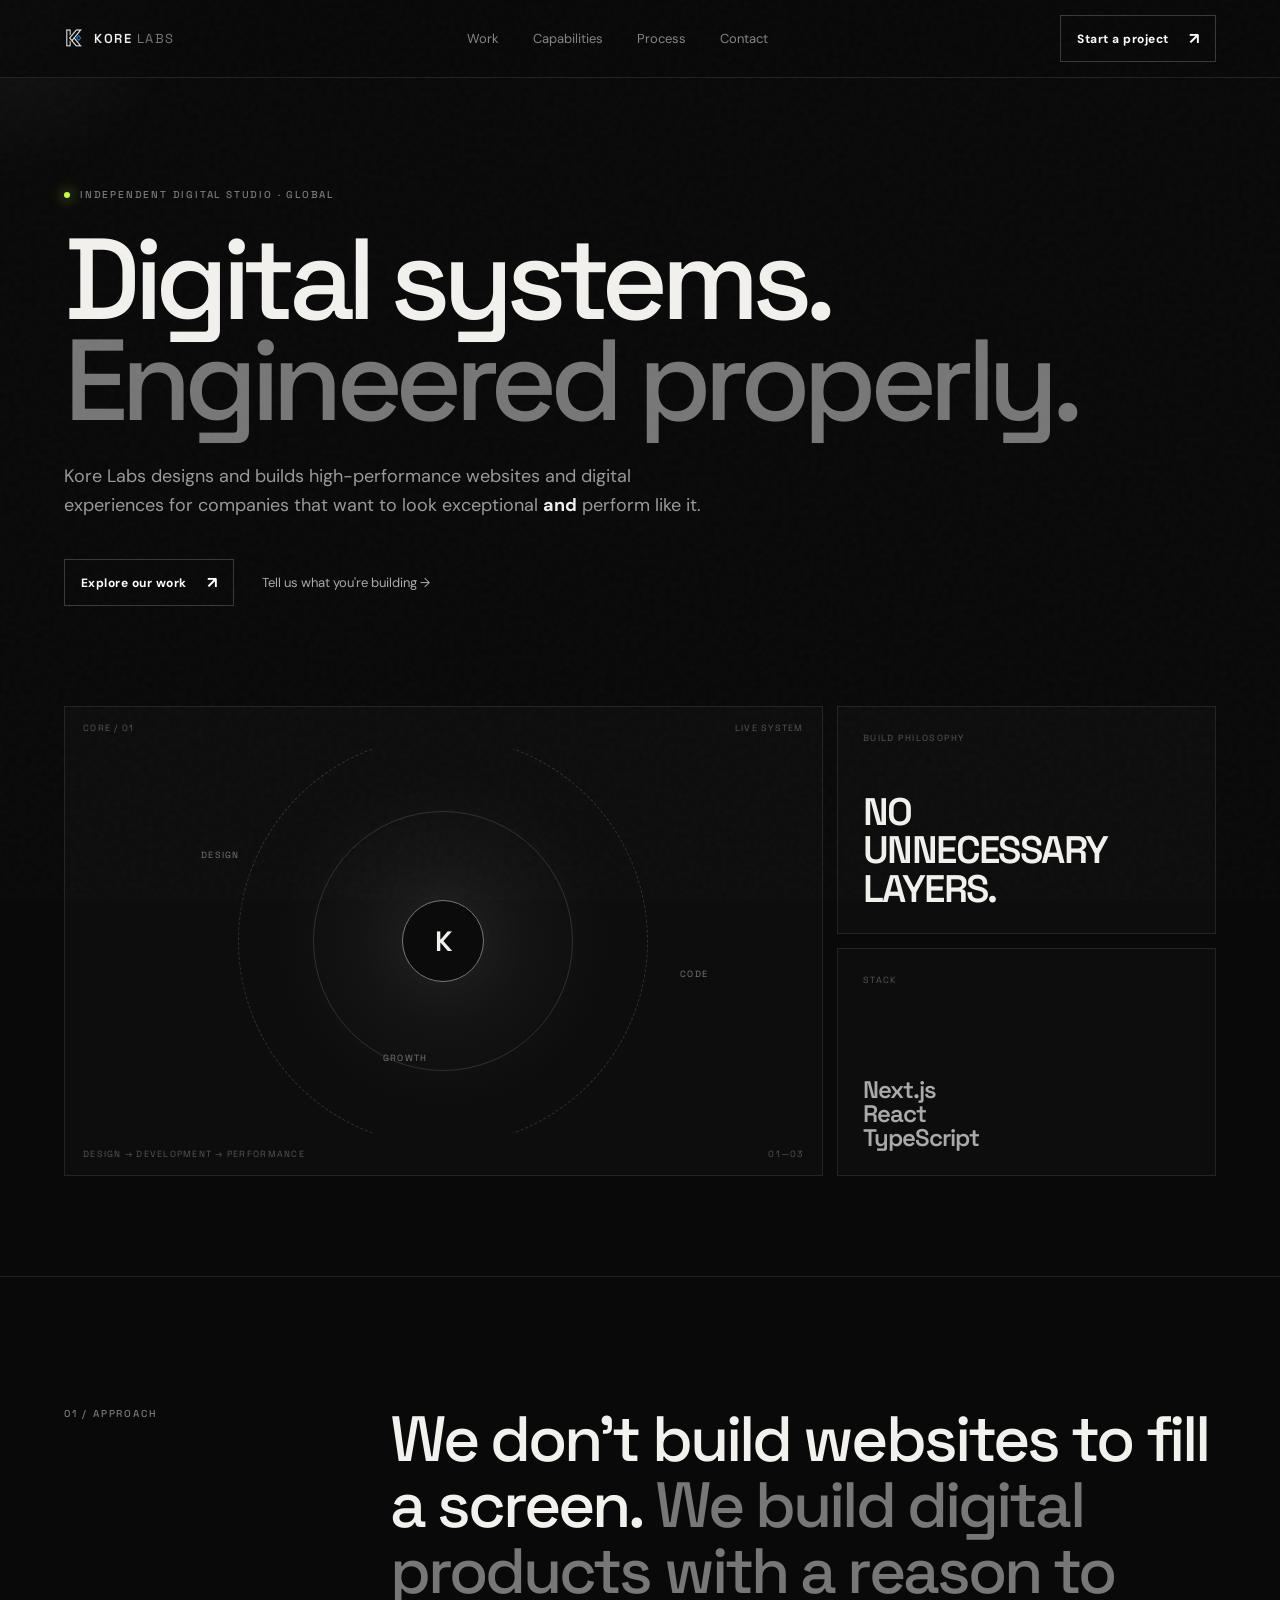
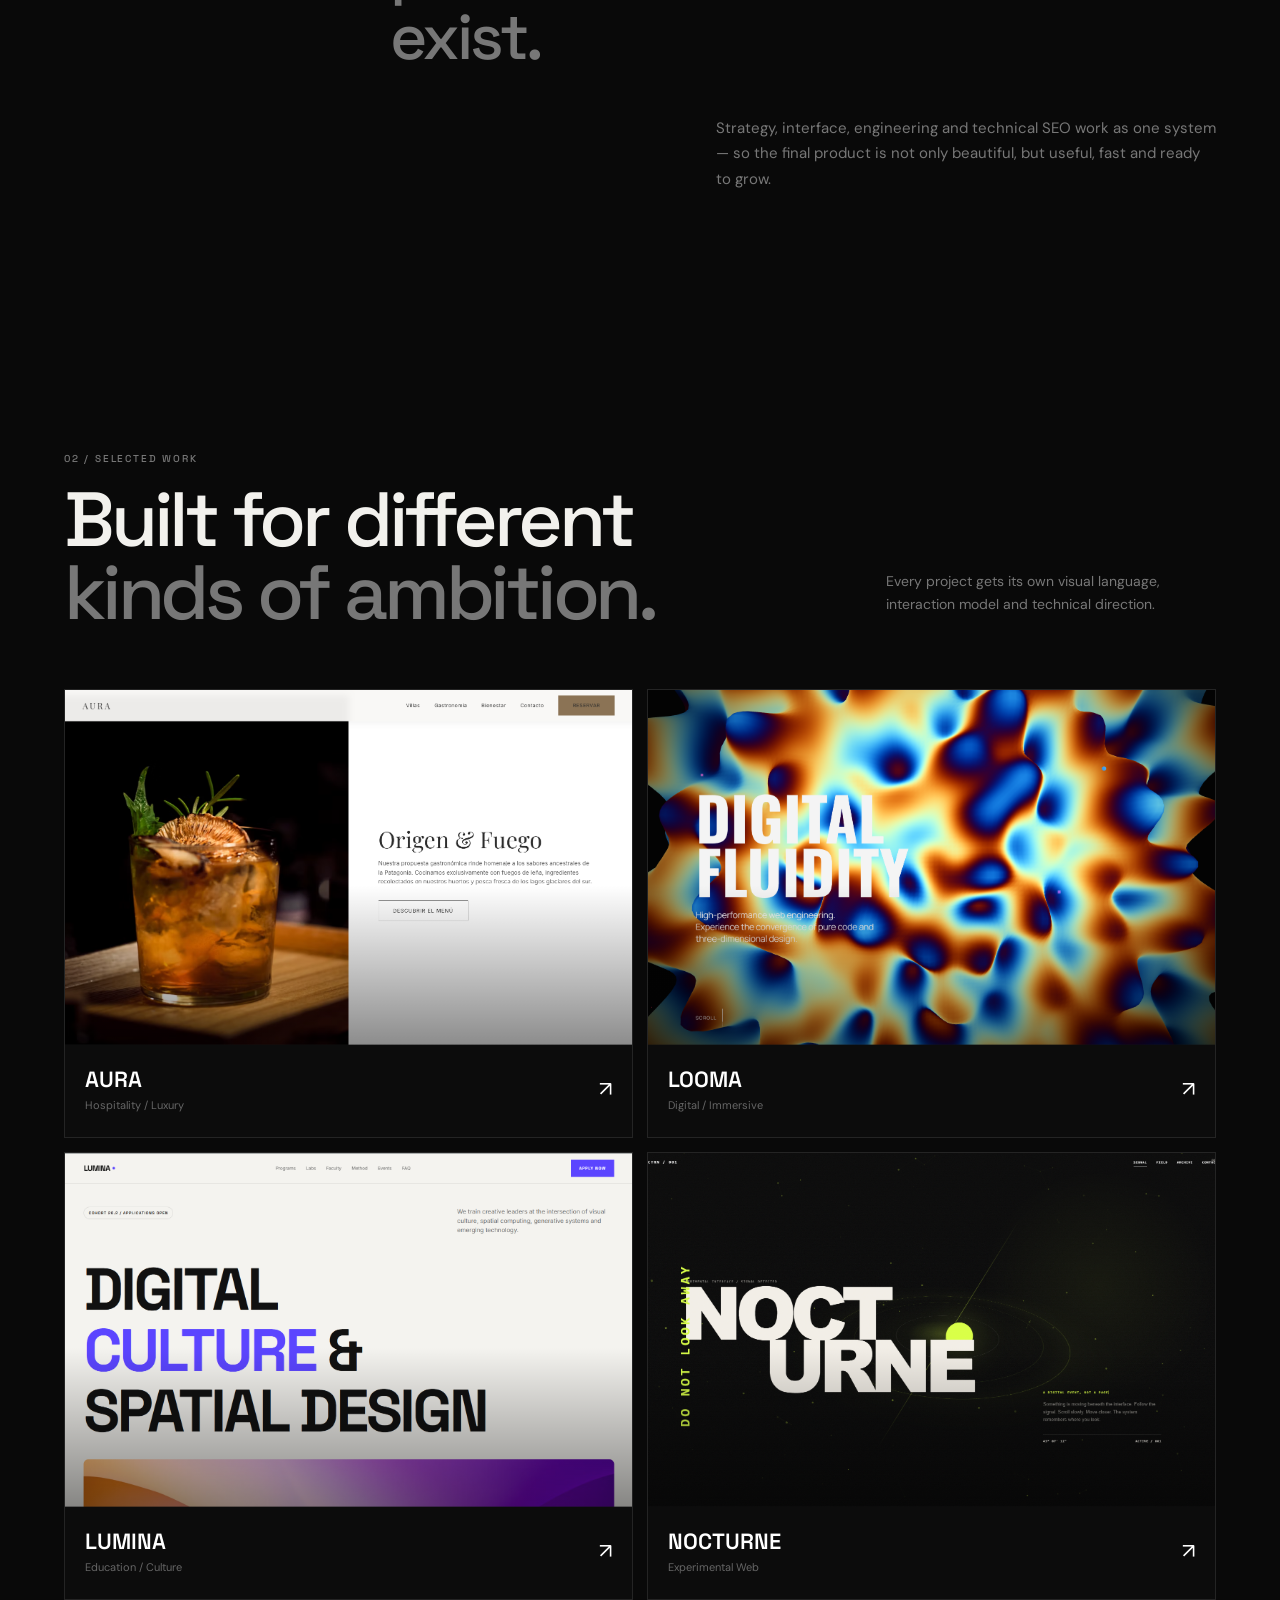
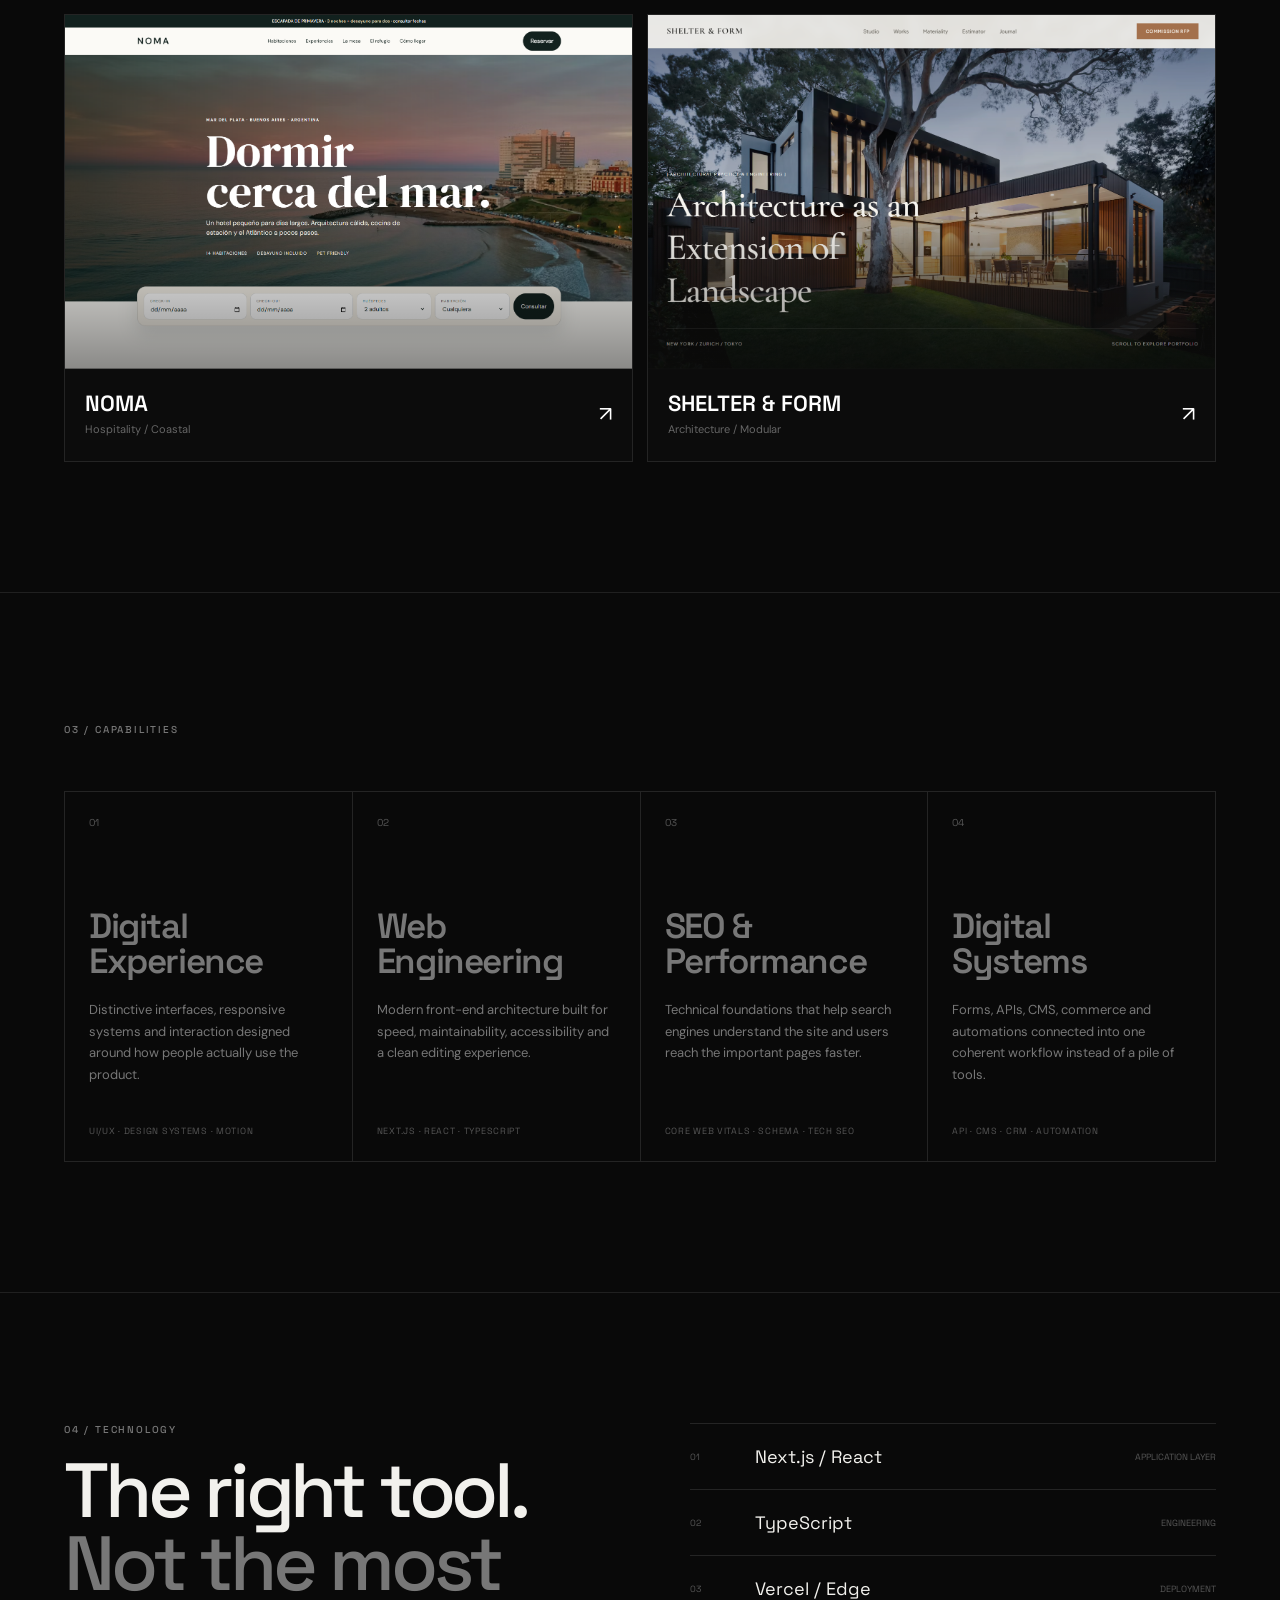
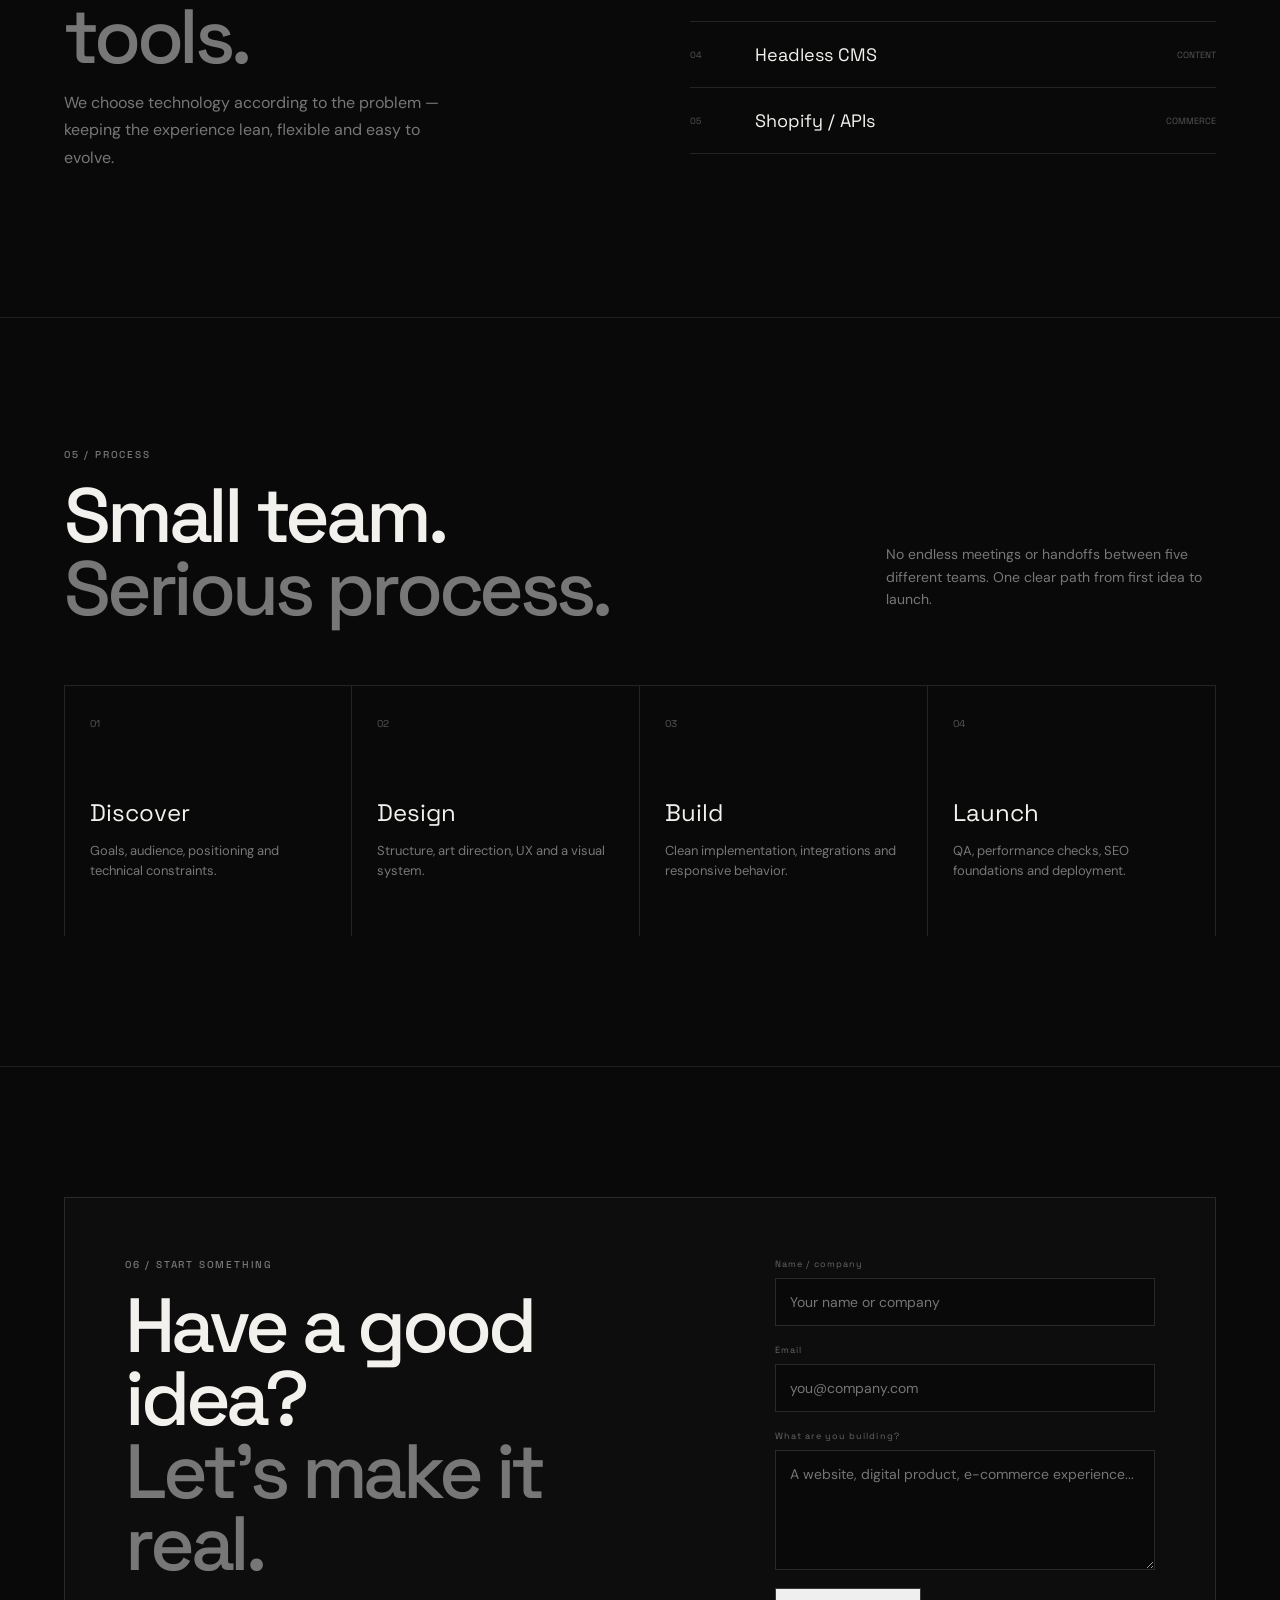
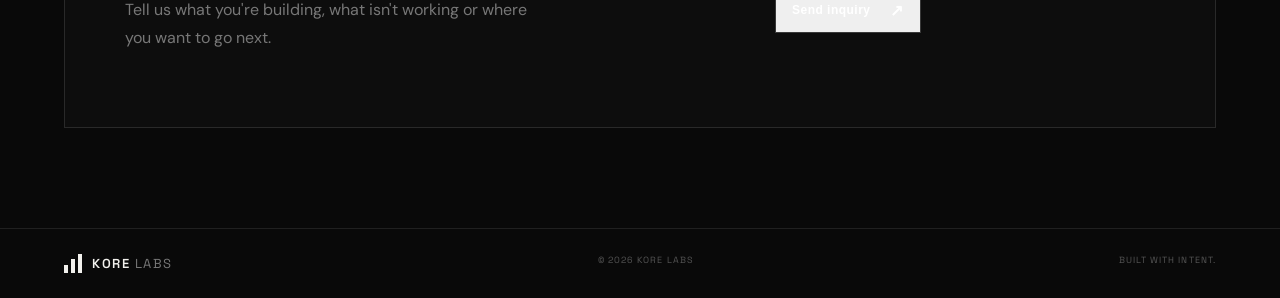
==== index.html @ d88e9985 "Add files via upload" ====
<!doctype html>
<html lang="en">
<head>
  <meta charset="UTF-8">
  <meta name="viewport" content="width=device-width, initial-scale=1.0">
  <meta name="description" content="Kore Labs builds high-performance websites, digital systems and conversion-focused experiences for ambitious companies.">
  <meta name="theme-color" content="#090909">
  <meta property="og:title" content="Kore Labs — Digital systems, engineered properly.">
  <meta property="og:description" content="High-performance websites, digital experiences and technical infrastructure built around your business.">
  <meta property="og:type" content="website">
  <title>Kore Labs — Digital systems, engineered properly.</title>
  <link rel="preconnect" href="https://fonts.googleapis.com">
  <link rel="preconnect" href="https://fonts.gstatic.com" crossorigin>
  <link href="https://fonts.googleapis.com/css2?family=DM+Sans:wght@400;500;600;700&family=Space+Grotesk:wght@400;500;600;700&display=swap" rel="stylesheet">
  <link rel="stylesheet" href="styles.css">
</head>
<body>
  <div class="noise"></div>
  <div class="cursor-glow" id="cursorGlow"></div>

  <header class="site-header">
    <a class="logo" href="#" aria-label="Kore Labs home">
      <span class="logo-mark"><img src="images/logo.png" alt="Kore Labs logo" style="width: 20px; height: auto;"></span>
      <span>KORE <b>LABS</b></span>
    </a>

    <nav class="desktop-nav" aria-label="Primary navigation">
      <a href="#work">Work</a>
      <a href="#capabilities">Capabilities</a>
      <a href="#process">Process</a>
      <a href="#contact">Contact</a>
    </nav>

    <a class="header-cta" href="#contact">Start a project <span>↗</span></a>
    <button class="menu-btn" id="menuBtn" aria-label="Open menu"><span></span><span></span></button>
  </header>

  <div class="mobile-menu" id="mobileMenu">
    <a href="#work">Work</a>
    <a href="#capabilities">Capabilities</a>
    <a href="#process">Process</a>
    <a href="#contact">Contact</a>
  </div>

  <main>
    <section class="hero">
      <div class="eyebrow"><span class="live-dot"></span> INDEPENDENT DIGITAL STUDIO · GLOBAL</div>
      <h1>Digital systems.<br><em>Engineered properly.</em></h1>
      <p class="hero-copy">Kore Labs designs and builds high-performance websites and digital experiences for companies that want to look exceptional <strong>and</strong> perform like it.</p>
      <div class="hero-actions">
        <a class="button button-primary" href="#work">Explore our work <span>↗</span></a>
        <a class="text-link" href="#contact">Tell us what you're building <span>→</span></a>
      </div>

      <div class="hero-grid">
        <div class="hero-panel panel-main">
          <div class="panel-top"><span>CORE / 01</span><span>LIVE SYSTEM</span></div>
          <div class="system-visual">
            <div class="system-ring ring-1"></div>
            <div class="system-ring ring-2"></div>
            <div class="system-core">K</div>
            <div class="system-label label-a">DESIGN</div>
            <div class="system-label label-b">CODE</div>
            <div class="system-label label-c">GROWTH</div>
          </div>
          <div class="panel-bottom"><span>DESIGN → DEVELOPMENT → PERFORMANCE</span><span>01—03</span></div>
        </div>
        <div class="hero-side">
          <div class="metric-card"><small>BUILD PHILOSOPHY</small><strong>NO<br>UNNECESSARY<br>LAYERS.</strong></div>
          <div class="metric-card"><small>STACK</small><strong>Next.js<br>React<br>TypeScript</strong></div>
        </div>
      </div>
    </section>

    <section class="statement">
      <div class="section-label">01 / APPROACH</div>
      <div>
        <p class="statement-big">We don't build websites to fill a screen. <span>We build digital products with a reason to exist.</span></p>
        <p class="statement-small">Strategy, interface, engineering and technical SEO work as one system — so the final product is not only beautiful, but useful, fast and ready to grow.</p>
      </div>
    </section>

    <section class="work section" id="work">
      <div class="section-heading">
        <div><div class="section-label">02 / SELECTED WORK</div><h2>Built for different<br><em>kinds of ambition.</em></h2></div>
        <p>Every project gets its own visual language, interaction model and technical direction.</p>
      </div>

      <div class="projects" id="projects"></div>
    </section>

    <section class="capabilities section" id="capabilities">
      <div class="section-label">03 / CAPABILITIES</div>
      <div class="cap-grid">
        <article class="cap">
          <span>01</span><h3>Digital<br>Experience</h3>
          <p>Distinctive interfaces, responsive systems and interaction designed around how people actually use the product.</p>
          <div class="cap-tags">UI/UX · DESIGN SYSTEMS · MOTION</div>
        </article>
        <article class="cap">
          <span>02</span><h3>Web<br>Engineering</h3>
          <p>Modern front-end architecture built for speed, maintainability, accessibility and a clean editing experience.</p>
          <div class="cap-tags">NEXT.JS · REACT · TYPESCRIPT</div>
        </article>
        <article class="cap">
          <span>03</span><h3>SEO &<br>Performance</h3>
          <p>Technical foundations that help search engines understand the site and users reach the important pages faster.</p>
          <div class="cap-tags">CORE WEB VITALS · SCHEMA · TECH SEO</div>
        </article>
        <article class="cap">
          <span>04</span><h3>Digital<br>Systems</h3>
          <p>Forms, APIs, CMS, commerce and automations connected into one coherent workflow instead of a pile of tools.</p>
          <div class="cap-tags">API · CMS · CRM · AUTOMATION</div>
        </article>
      </div>
    </section>

    <section class="stack section">
      <div class="stack-copy"><div class="section-label">04 / TECHNOLOGY</div><h2>The right tool.<br><em>Not the most tools.</em></h2><p>We choose technology according to the problem — keeping the experience lean, flexible and easy to evolve.</p></div>
      <div class="stack-list">
        <div><b>01</b><span>Next.js / React</span><small>APPLICATION LAYER</small></div>
        <div><b>02</b><span>TypeScript</span><small>ENGINEERING</small></div>
        <div><b>03</b><span>Vercel / Edge</span><small>DEPLOYMENT</small></div>
        <div><b>04</b><span>Headless CMS</span><small>CONTENT</small></div>
        <div><b>05</b><span>Shopify / APIs</span><small>COMMERCE</small></div>
      </div>
    </section>

    <section class="process section" id="process">
      <div class="section-heading"><div><div class="section-label">05 / PROCESS</div><h2>Small team.<br><em>Serious process.</em></h2></div><p>No endless meetings or handoffs between five different teams. One clear path from first idea to launch.</p></div>
      <div class="process-line">
        <div><b>01</b><h3>Discover</h3><p>Goals, audience, positioning and technical constraints.</p></div>
        <div><b>02</b><h3>Design</h3><p>Structure, art direction, UX and a visual system.</p></div>
        <div><b>03</b><h3>Build</h3><p>Clean implementation, integrations and responsive behavior.</p></div>
        <div><b>04</b><h3>Launch</h3><p>QA, performance checks, SEO foundations and deployment.</p></div>
      </div>
    </section>

    <section class="contact section" id="contact">
      <div class="contact-inner">
        <div><div class="section-label">06 / START SOMETHING</div><h2>Have a good idea?<br><em>Let's make it real.</em></h2><p>Tell us what you're building, what isn't working or where you want to go next.</p></div>
        <form id="contactForm">
          <label>Name / company<input required type="text" placeholder="Your name or company"></label>
          <label>Email<input required type="email" placeholder="you@company.com"></label>
          <label>What are you building?<textarea required placeholder="A website, digital product, e-commerce experience..."></textarea></label>
          <button class="button button-primary" type="submit">Send inquiry <span>↗</span></button>
          <small id="formMessage"></small>
        </form>
      </div>
    </section>
  </main>

  <footer>
    <a class="logo" href="#"><span class="logo-mark"><i></i><i></i><i></i></span><span>KORE <b>LABS</b></span></a>
    <span>© 2026 KORE LABS</span>
    <span>BUILT WITH INTENT.</span>
  </footer>

  <script src="app.js"></script>
</body>
</html>
---- styles.css ----
*{box-sizing:border-box}html{scroll-behavior:smooth}body{margin:0;background:#090909;color:#f2f1ed;font-family:"DM Sans",sans-serif;overflow-x:hidden}.noise{position:fixed;inset:0;pointer-events:none;opacity:.035;z-index:50;background-image:url("data:image/svg+xml,%3Csvg viewBox='0 0 180 180' xmlns='http://www.w3.org/2000/svg'%3E%3Cfilter id='n'%3E%3CfeTurbulence type='fractalNoise' baseFrequency='.9' numOctaves='3' stitchTiles='stitch'/%3E%3C/filter%3E%3Crect width='100%25' height='100%25' filter='url(%23n)' opacity='.8'/%3E%3C/svg%3E")}.cursor-glow{position:fixed;width:420px;height:420px;border-radius:50%;background:radial-gradient(circle,rgba(255,255,255,.055),transparent 65%);transform:translate(-50%,-50%);pointer-events:none;z-index:0}.site-header{height:78px;display:flex;align-items:center;justify-content:space-between;padding:0 5vw;border-bottom:1px solid #202020;position:sticky;top:0;background:rgba(9,9,9,.82);backdrop-filter:blur(18px);z-index:20}.logo{display:flex;align-items:center;gap:10px;color:#f2f1ed;text-decoration:none;font:600 13px "Space Grotesk";letter-spacing:.12em}.logo b{font-weight:400;color:#777}.logo-mark{display:flex;gap:3px;align-items:end;height:19px}.logo-mark i{display:block;width:4px;background:#f2f1ed}.logo-mark i:nth-child(1){height:8px}.logo-mark i:nth-child(2){height:14px}.logo-mark i:nth-child(3){height:19px}.desktop-nav{display:flex;gap:34px}.desktop-nav a,.mobile-menu a{color:#858585;text-decoration:none;font-size:13px}.desktop-nav a:hover,.mobile-menu a:hover{color:#fff}.header-cta,.button{display:inline-flex;align-items:center;gap:20px;text-decoration:none;border:1px solid #393939;color:#fff;padding:12px 16px;font-size:12px;font-weight:700;letter-spacing:.04em;transition:.25s}.header-cta:hover,.button-primary:hover{background:#f2f1ed;color:#090909}.header-cta span,.button span{font-size:16px}.menu-btn{display:none;background:none;border:0}.hero{max-width:1400px;margin:auto;padding:110px 5vw 100px;position:relative}.eyebrow,.section-label{font:500 10px "Space Grotesk";letter-spacing:.18em;color:#777}.eyebrow{display:flex;align-items:center;gap:10px}.live-dot{width:6px;height:6px;border-radius:50%;background:#c7ff3d;box-shadow:0 0 14px #c7ff3d}.hero h1{font:500 clamp(56px,9vw,138px)/.88 "Space Grotesk";letter-spacing:-.065em;margin:28px 0 30px;max-width:1200px}.hero h1 em,.section-heading em,.statement-big span,.cap h3,.stack-copy h2 em,.contact h2 em{font-style:normal;color:#777}.hero-copy{max-width:650px;color:#999;font-size:18px;line-height:1.65}.hero-copy strong{color:#eee}.hero-actions{display:flex;gap:28px;align-items:center;margin-top:38px}.text-link{color:#aaa;text-decoration:none;font-size:13px}.text-link:hover{color:#fff}.hero-grid{margin-top:100px;display:grid;grid-template-columns:2fr 1fr;gap:14px}.hero-panel,.metric-card{border:1px solid #242424;background:#0d0d0d}.panel-main{height:470px;display:flex;flex-direction:column;justify-content:space-between}.panel-top,.panel-bottom{display:flex;justify-content:space-between;padding:15px 18px;color:#555;font:9px "Space Grotesk";letter-spacing:.14em}.system-visual{position:relative;flex:1;display:grid;place-items:center;overflow:hidden;background:radial-gradient(circle at center,rgba(255,255,255,.055),transparent 40%)}.system-ring{position:absolute;border:1px solid #303030;border-radius:50%;aspect-ratio:1}.ring-1{width:260px}.ring-2{width:410px;border-style:dashed;animation:spin 28s linear infinite}.system-core{width:82px;height:82px;border:1px solid #777;border-radius:50%;display:grid;place-items:center;font:600 28px "Space Grotesk";z-index:1;background:#0b0b0b;box-shadow:0 0 80px rgba(255,255,255,.08)}.system-label{position:absolute;font:9px "Space Grotesk";letter-spacing:.14em;color:#777}.label-a{top:26%;left:18%}.label-b{top:57%;right:15%}.label-c{bottom:18%;left:42%}.hero-side{display:grid;grid-template-rows:1fr 1fr;gap:14px}.metric-card{padding:25px;display:flex;flex-direction:column;justify-content:space-between}.metric-card small{color:#555;font:9px "Space Grotesk";letter-spacing:.16em}.metric-card strong{font:600 clamp(25px,3vw,44px)/1 "Space Grotesk";letter-spacing:-.04em}.metric-card:nth-child(2) strong{font-size:24px;color:#aaa}.statement,.section{max-width:1400px;margin:auto;padding:130px 5vw}.statement{border-top:1px solid #202020;display:grid;grid-template-columns:1fr 3fr;gap:50px}.statement-big{font:500 clamp(35px,5vw,72px)/1.03 "Space Grotesk";letter-spacing:-.045em;margin:0;max-width:1000px}.statement-small{max-width:500px;color:#777;line-height:1.7;font-size:15px;margin:45px 0 0 auto}.section-heading{display:flex;justify-content:space-between;align-items:end;gap:50px;margin-bottom:60px}.section-heading h2,.stack-copy h2,.contact h2{font:500 clamp(44px,6vw,82px)/.95 "Space Grotesk";letter-spacing:-.055em;margin:18px 0 0}.section-heading>p{max-width:330px;color:#777;line-height:1.6;font-size:14px}.projects{display:grid;grid-template-columns:repeat(2,1fr);gap:14px}.project-card{display:block;color:#fff;text-decoration:none;border:1px solid #242424;background:#0c0c0c;overflow:hidden;transition:transform .35s,border-color .35s}.project-card:hover{transform:translateY(-5px);border-color:#555}.project-image{aspect-ratio:16/10;position:relative;overflow:hidden;background:#151515}.project-image img{width:100%;height:100%;display:block;object-fit:cover;transition:transform .7s}.project-card:hover img{transform:scale(1.035)}.project-overlay{position:absolute;inset:0;background:linear-gradient(180deg,transparent 55%,rgba(0,0,0,.45));pointer-events:none}.project-meta{padding:20px 20px 23px;display:flex;align-items:center;justify-content:space-between}.project-meta h3{font:600 22px "Space Grotesk";margin:0}.project-meta span{font-size:11px;color:#666}.project-arrow{font-size:21px!important;color:#fff!important}.capabilities{border-top:1px solid #202020}.cap-grid{margin-top:55px;display:grid;grid-template-columns:repeat(4,1fr);border-top:1px solid #242424;border-left:1px solid #242424}.cap{min-height:370px;padding:24px;border-right:1px solid #242424;border-bottom:1px solid #242424;display:flex;flex-direction:column}.cap>span{color:#555;font:10px "Space Grotesk"}.cap h3{font:600 35px/1 "Space Grotesk";letter-spacing:-.04em;margin:80px 0 20px}.cap p{color:#777;font-size:13px;line-height:1.65;margin:0}.cap-tags{margin-top:auto;padding-top:25px;color:#555;font:9px "Space Grotesk";letter-spacing:.08em}.stack{display:grid;grid-template-columns:1fr 1fr;gap:100px;border-top:1px solid #202020}.stack-copy p{max-width:400px;color:#777;line-height:1.7}.stack-list{border-top:1px solid #242424}.stack-list div{display:grid;grid-template-columns:45px 1fr auto;gap:20px;padding:21px 0;border-bottom:1px solid #242424;align-items:center}.stack-list b,.stack-list small{font:9px "Space Grotesk";color:#555}.stack-list span{font:18px "Space Grotesk"}.process{border-top:1px solid #202020}.process-line{display:grid;grid-template-columns:repeat(4,1fr);border-top:1px solid #242424}.process-line>div{padding:25px;border-right:1px solid #242424;min-height:250px}.process-line>div:first-child{border-left:1px solid #242424}.process-line b{font:10px "Space Grotesk";color:#555}.process-line h3{font:24px "Space Grotesk";margin:65px 0 10px}.process-line p{font-size:13px;color:#777;line-height:1.6}.contact{border-top:1px solid #202020;padding-bottom:100px}.contact-inner{border:1px solid #292929;background:#0d0d0d;padding:60px;display:grid;grid-template-columns:1.2fr .8fr;gap:80px}.contact p{color:#777;max-width:420px;line-height:1.7}.contact form{display:flex;flex-direction:column;gap:18px}.contact label{font:9px "Space Grotesk";letter-spacing:.12em;color:#666}.contact input,.contact textarea{display:block;width:100%;margin-top:8px;background:#090909;border:1px solid #292929;color:#fff;padding:14px;font:14px "DM Sans";outline:none}.contact textarea{min-height:120px;resize:vertical}.contact input:focus,.contact textarea:focus{border-color:#777}.contact .button{width:max-content;cursor:pointer}.contact small{color:#777}.site-header+ .mobile-menu{display:none}footer{border-top:1px solid #202020;padding:25px 5vw;display:flex;justify-content:space-between;color:#555;font:9px "Space Grotesk";letter-spacing:.12em}.mobile-menu{position:fixed;top:78px;left:0;right:0;background:#090909;border-bottom:1px solid #242424;z-index:19;padding:25px 5vw;display:none;flex-direction:column;gap:20px}.mobile-menu.open{display:flex}@keyframes spin{to{transform:rotate(360deg)}}@media(max-width:850px){.desktop-nav,.header-cta{display:none}.menu-btn{display:flex;flex-direction:column;gap:5px}.menu-btn span{width:22px;height:1px;background:#fff}.hero{padding-top:75px}.hero-grid,.stack,.contact-inner{grid-template-columns:1fr}.hero-side{grid-template-columns:1fr 1fr;grid-template-rows:1fr}.panel-main{height:390px}.statement{grid-template-columns:1fr;gap:25px}.statement-small{margin:20px 0 0}.section-heading{display:block}.section-heading>p{margin-top:25px}.projects{grid-template-columns:1fr}.cap-grid{grid-template-columns:1fr 1fr}.process-line{grid-template-columns:1fr 1fr}.process-line>div:nth-child(odd){border-left:1px solid #242424}.contact-inner{padding:35px;gap:50px}.hero h1{font-size:clamp(50px,15vw,90px)}}@media(max-width:520px){.site-header{height:68px}.hero{padding:65px 5vw 70px}.hero-copy{font-size:16px}.hero-actions{align-items:flex-start;flex-direction:column;gap:20px}.hero-grid{margin-top:65px}.hero-side{grid-template-columns:1fr}.panel-main{height:330px}.ring-1{width:190px}.ring-2{width:290px}.section,.statement{padding:85px 5vw}.cap-grid,.process-line{grid-template-columns:1fr}.cap{min-height:300px}.cap h3{margin-top:55px}.stack-list div{grid-template-columns:35px 1fr}.stack-list small{display:none}.contact-inner{padding:25px}.contact .button{width:100%;justify-content:center}footer{gap:15px;flex-wrap:wrap}}
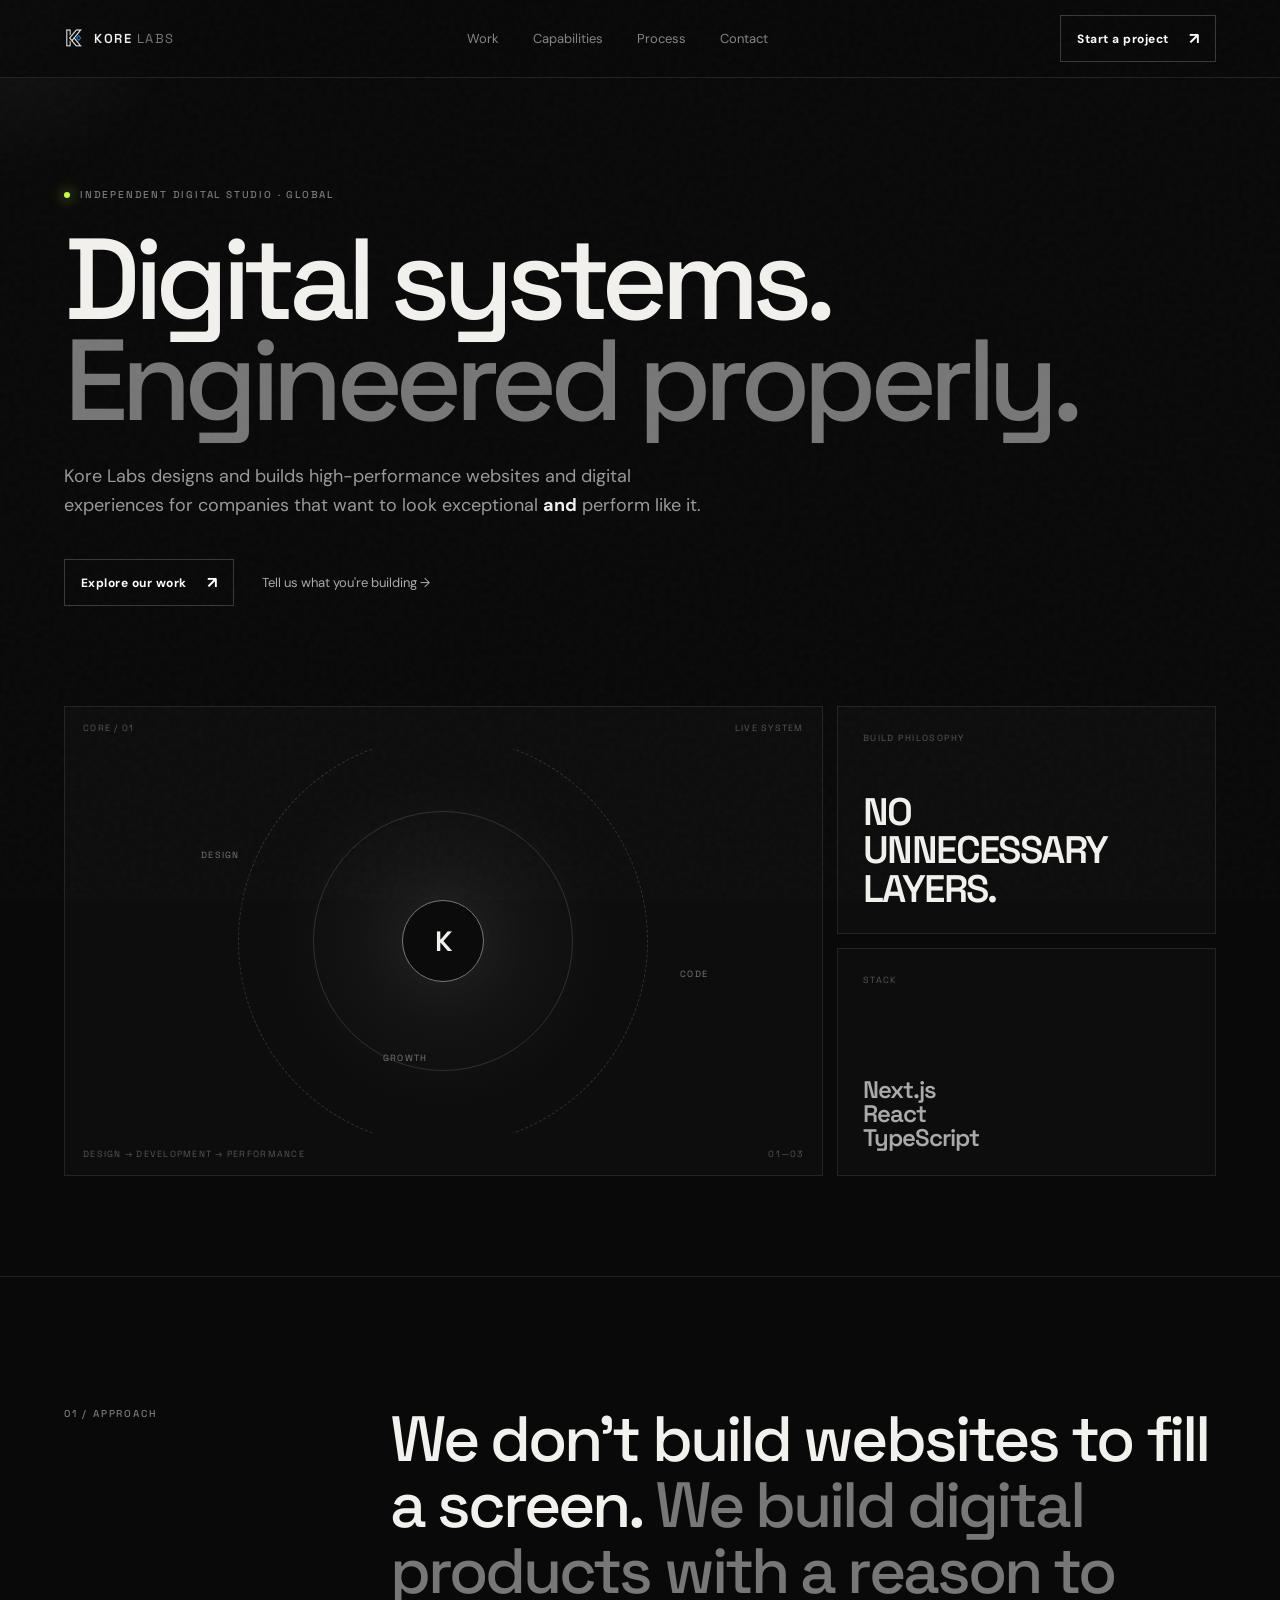
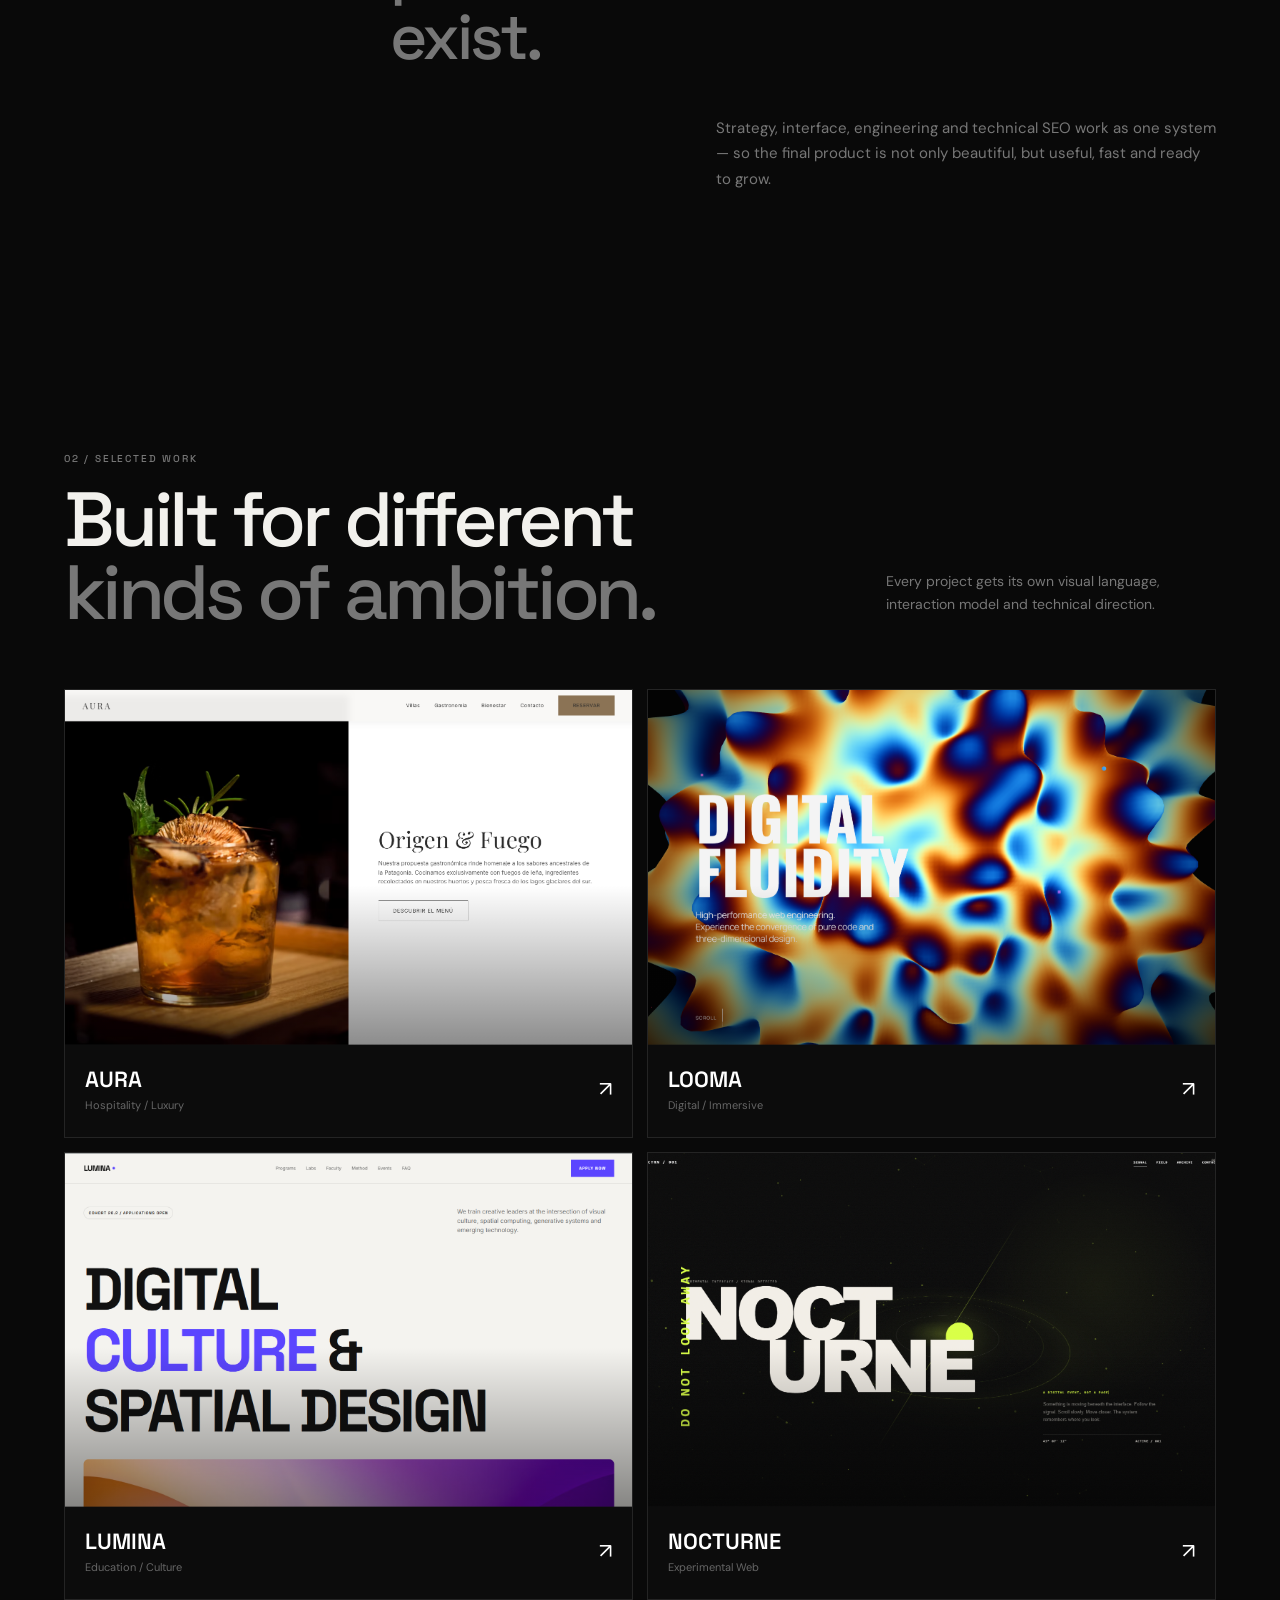
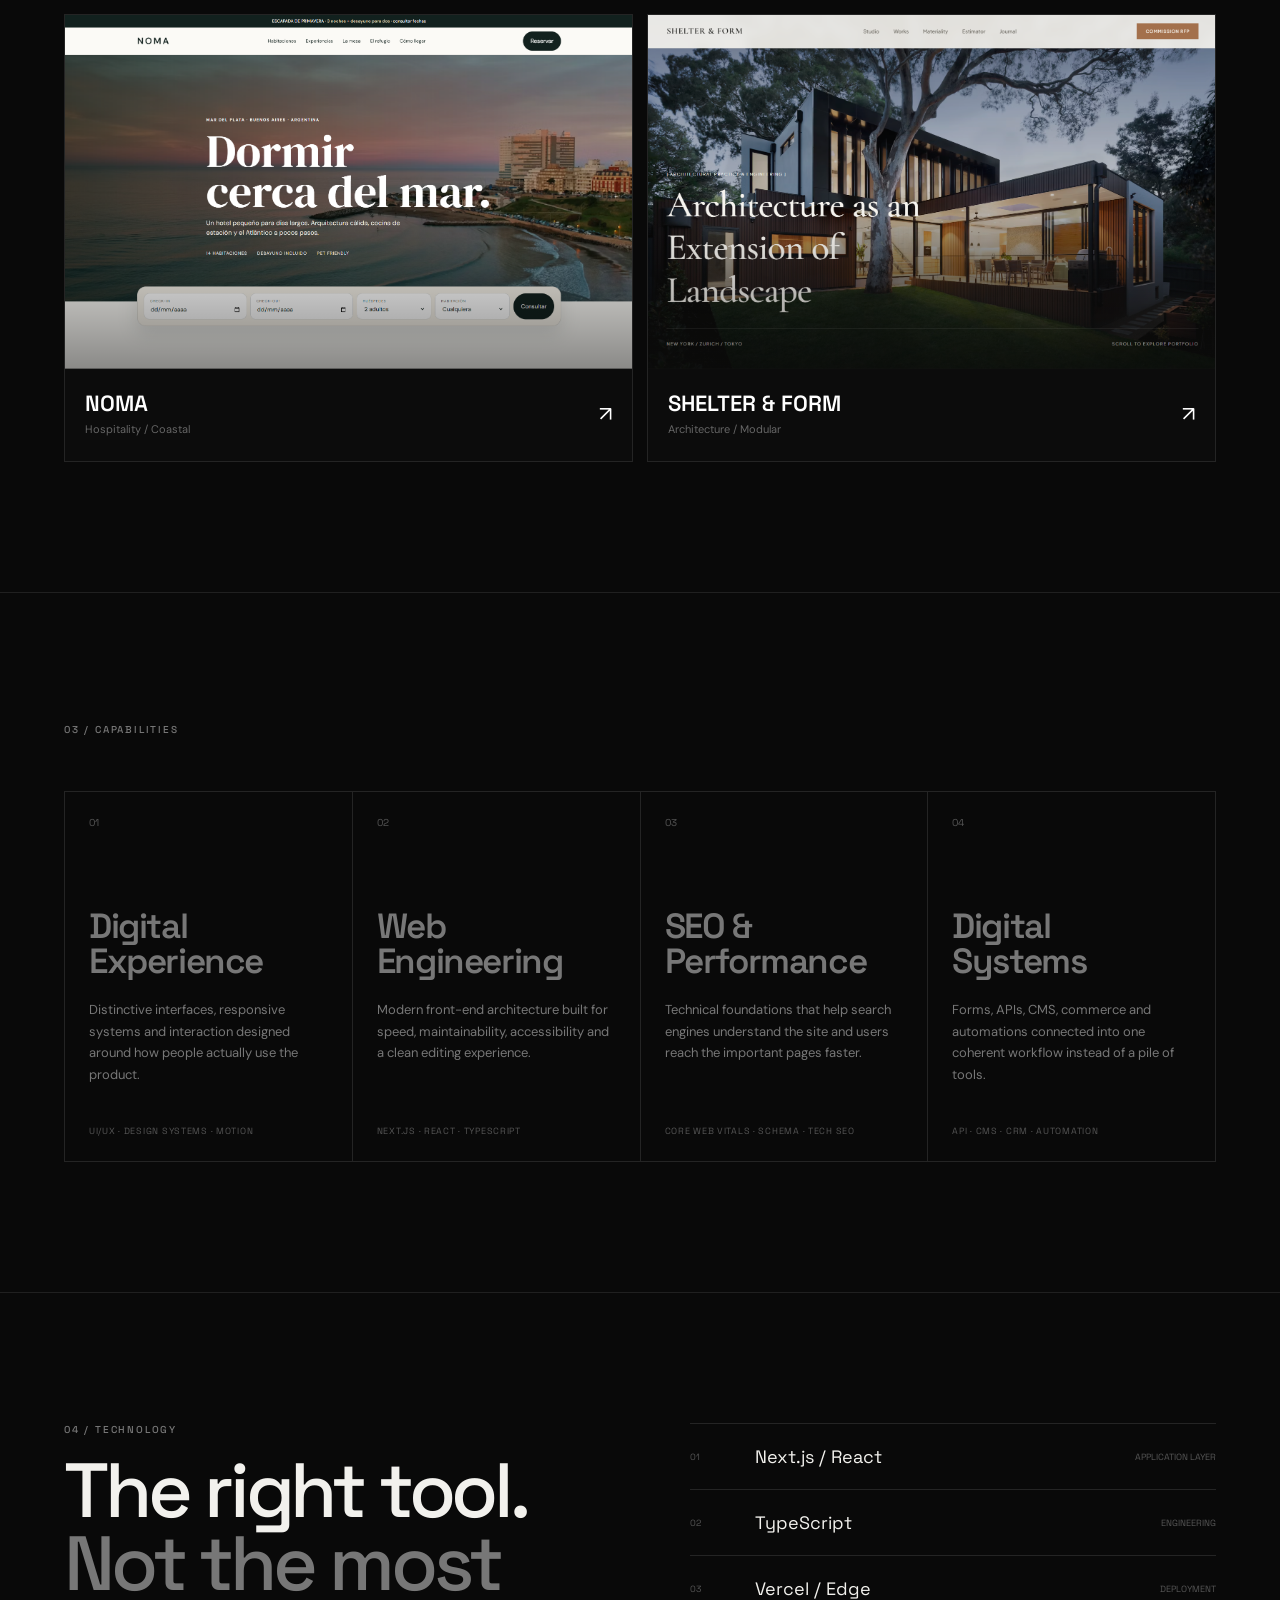
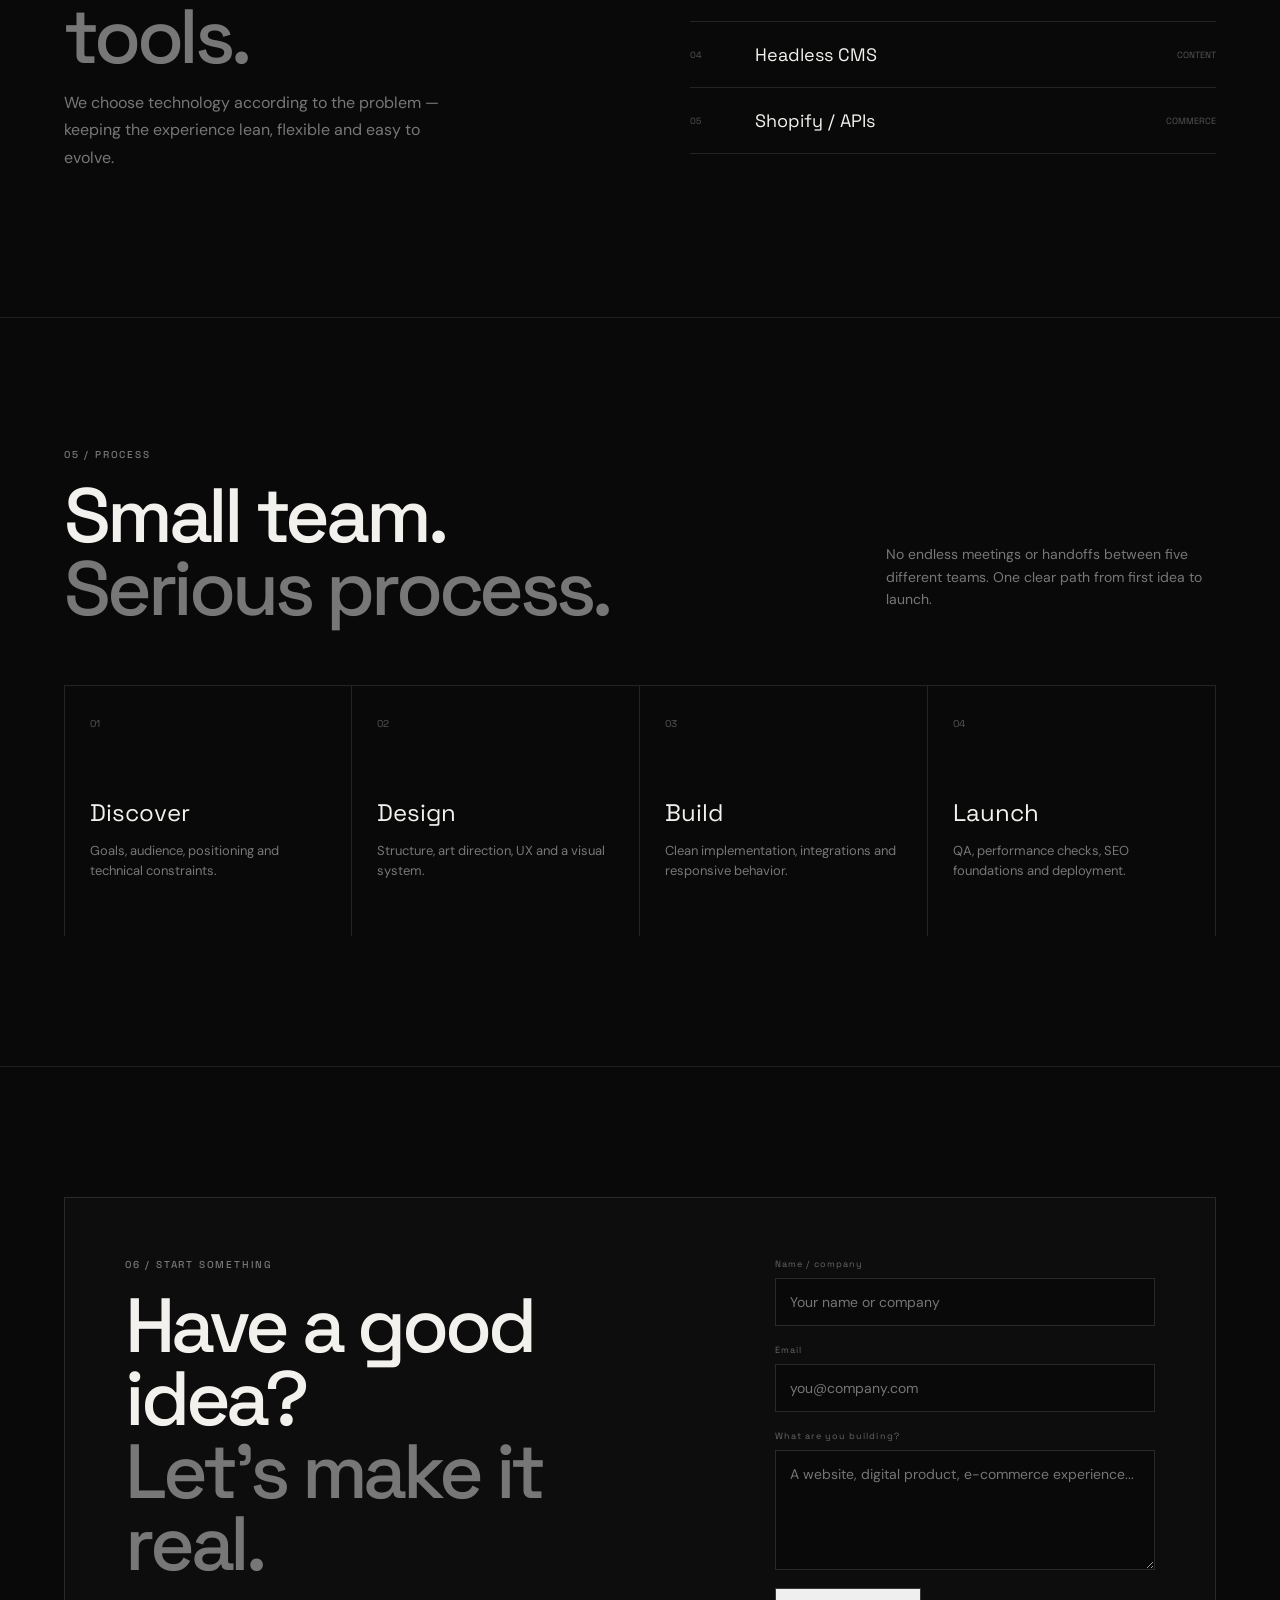
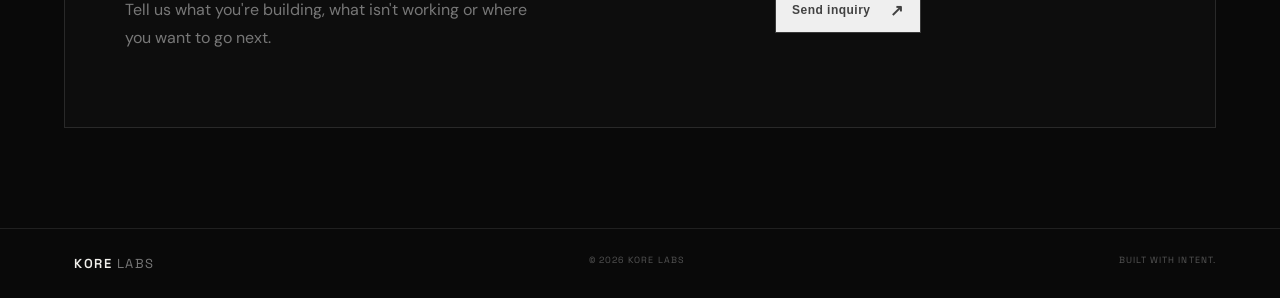
==== commit ae30dc51: "Add files via upload" ====
--- a/index.html
+++ b/index.html
@@ -151,7 +151,7 @@
   </main>
 
   <footer>
-    <a class="logo" href="#"><span class="logo-mark"><i></i><i></i><i></i></span><span>KORE <b>LABS</b></span></a>
+    <a class="logo" href="#"><span class="logo-mark"></span><span>KORE <b>LABS</b></span></a>
     <span>© 2026 KORE LABS</span>
     <span>BUILT WITH INTENT.</span>
   </footer>
--- a/styles.css
+++ b/styles.css
@@ -1 +1,711 @@
-*{box-sizing:border-box}html{scroll-behavior:smooth}body{margin:0;background:#090909;color:#f2f1ed;font-family:"DM Sans",sans-serif;overflow-x:hidden}.noise{position:fixed;inset:0;pointer-events:none;opacity:.035;z-index:50;background-image:url("data:image/svg+xml,%3Csvg viewBox='0 0 180 180' xmlns='http://www.w3.org/2000/svg'%3E%3Cfilter id='n'%3E%3CfeTurbulence type='fractalNoise' baseFrequency='.9' numOctaves='3' stitchTiles='stitch'/%3E%3C/filter%3E%3Crect width='100%25' height='100%25' filter='url(%23n)' opacity='.8'/%3E%3C/svg%3E")}.cursor-glow{position:fixed;width:420px;height:420px;border-radius:50%;background:radial-gradient(circle,rgba(255,255,255,.055),transparent 65%);transform:translate(-50%,-50%);pointer-events:none;z-index:0}.site-header{height:78px;display:flex;align-items:center;justify-content:space-between;padding:0 5vw;border-bottom:1px solid #202020;position:sticky;top:0;background:rgba(9,9,9,.82);backdrop-filter:blur(18px);z-index:20}.logo{display:flex;align-items:center;gap:10px;color:#f2f1ed;text-decoration:none;font:600 13px "Space Grotesk";letter-spacing:.12em}.logo b{font-weight:400;color:#777}.logo-mark{display:flex;gap:3px;align-items:end;height:19px}.logo-mark i{display:block;width:4px;background:#f2f1ed}.logo-mark i:nth-child(1){height:8px}.logo-mark i:nth-child(2){height:14px}.logo-mark i:nth-child(3){height:19px}.desktop-nav{display:flex;gap:34px}.desktop-nav a,.mobile-menu a{color:#858585;text-decoration:none;font-size:13px}.desktop-nav a:hover,.mobile-menu a:hover{color:#fff}.header-cta,.button{display:inline-flex;align-items:center;gap:20px;text-decoration:none;border:1px solid #393939;color:#fff;padding:12px 16px;font-size:12px;font-weight:700;letter-spacing:.04em;transition:.25s}.header-cta:hover,.button-primary:hover{background:#f2f1ed;color:#090909}.header-cta span,.button span{font-size:16px}.menu-btn{display:none;background:none;border:0}.hero{max-width:1400px;margin:auto;padding:110px 5vw 100px;position:relative}.eyebrow,.section-label{font:500 10px "Space Grotesk";letter-spacing:.18em;color:#777}.eyebrow{display:flex;align-items:center;gap:10px}.live-dot{width:6px;height:6px;border-radius:50%;background:#c7ff3d;box-shadow:0 0 14px #c7ff3d}.hero h1{font:500 clamp(56px,9vw,138px)/.88 "Space Grotesk";letter-spacing:-.065em;margin:28px 0 30px;max-width:1200px}.hero h1 em,.section-heading em,.statement-big span,.cap h3,.stack-copy h2 em,.contact h2 em{font-style:normal;color:#777}.hero-copy{max-width:650px;color:#999;font-size:18px;line-height:1.65}.hero-copy strong{color:#eee}.hero-actions{display:flex;gap:28px;align-items:center;margin-top:38px}.text-link{color:#aaa;text-decoration:none;font-size:13px}.text-link:hover{color:#fff}.hero-grid{margin-top:100px;display:grid;grid-template-columns:2fr 1fr;gap:14px}.hero-panel,.metric-card{border:1px solid #242424;background:#0d0d0d}.panel-main{height:470px;display:flex;flex-direction:column;justify-content:space-between}.panel-top,.panel-bottom{display:flex;justify-content:space-between;padding:15px 18px;color:#555;font:9px "Space Grotesk";letter-spacing:.14em}.system-visual{position:relative;flex:1;display:grid;place-items:center;overflow:hidden;background:radial-gradient(circle at center,rgba(255,255,255,.055),transparent 40%)}.system-ring{position:absolute;border:1px solid #303030;border-radius:50%;aspect-ratio:1}.ring-1{width:260px}.ring-2{width:410px;border-style:dashed;animation:spin 28s linear infinite}.system-core{width:82px;height:82px;border:1px solid #777;border-radius:50%;display:grid;place-items:center;font:600 28px "Space Grotesk";z-index:1;background:#0b0b0b;box-shadow:0 0 80px rgba(255,255,255,.08)}.system-label{position:absolute;font:9px "Space Grotesk";letter-spacing:.14em;color:#777}.label-a{top:26%;left:18%}.label-b{top:57%;right:15%}.label-c{bottom:18%;left:42%}.hero-side{display:grid;grid-template-rows:1fr 1fr;gap:14px}.metric-card{padding:25px;display:flex;flex-direction:column;justify-content:space-between}.metric-card small{color:#555;font:9px "Space Grotesk";letter-spacing:.16em}.metric-card strong{font:600 clamp(25px,3vw,44px)/1 "Space Grotesk";letter-spacing:-.04em}.metric-card:nth-child(2) strong{font-size:24px;color:#aaa}.statement,.section{max-width:1400px;margin:auto;padding:130px 5vw}.statement{border-top:1px solid #202020;display:grid;grid-template-columns:1fr 3fr;gap:50px}.statement-big{font:500 clamp(35px,5vw,72px)/1.03 "Space Grotesk";letter-spacing:-.045em;margin:0;max-width:1000px}.statement-small{max-width:500px;color:#777;line-height:1.7;font-size:15px;margin:45px 0 0 auto}.section-heading{display:flex;justify-content:space-between;align-items:end;gap:50px;margin-bottom:60px}.section-heading h2,.stack-copy h2,.contact h2{font:500 clamp(44px,6vw,82px)/.95 "Space Grotesk";letter-spacing:-.055em;margin:18px 0 0}.section-heading>p{max-width:330px;color:#777;line-height:1.6;font-size:14px}.projects{display:grid;grid-template-columns:repeat(2,1fr);gap:14px}.project-card{display:block;color:#fff;text-decoration:none;border:1px solid #242424;background:#0c0c0c;overflow:hidden;transition:transform .35s,border-color .35s}.project-card:hover{transform:translateY(-5px);border-color:#555}.project-image{aspect-ratio:16/10;position:relative;overflow:hidden;background:#151515}.project-image img{width:100%;height:100%;display:block;object-fit:cover;transition:transform .7s}.project-card:hover img{transform:scale(1.035)}.project-overlay{position:absolute;inset:0;background:linear-gradient(180deg,transparent 55%,rgba(0,0,0,.45));pointer-events:none}.project-meta{padding:20px 20px 23px;display:flex;align-items:center;justify-content:space-between}.project-meta h3{font:600 22px "Space Grotesk";margin:0}.project-meta span{font-size:11px;color:#666}.project-arrow{font-size:21px!important;color:#fff!important}.capabilities{border-top:1px solid #202020}.cap-grid{margin-top:55px;display:grid;grid-template-columns:repeat(4,1fr);border-top:1px solid #242424;border-left:1px solid #242424}.cap{min-height:370px;padding:24px;border-right:1px solid #242424;border-bottom:1px solid #242424;display:flex;flex-direction:column}.cap>span{color:#555;font:10px "Space Grotesk"}.cap h3{font:600 35px/1 "Space Grotesk";letter-spacing:-.04em;margin:80px 0 20px}.cap p{color:#777;font-size:13px;line-height:1.65;margin:0}.cap-tags{margin-top:auto;padding-top:25px;color:#555;font:9px "Space Grotesk";letter-spacing:.08em}.stack{display:grid;grid-template-columns:1fr 1fr;gap:100px;border-top:1px solid #202020}.stack-copy p{max-width:400px;color:#777;line-height:1.7}.stack-list{border-top:1px solid #242424}.stack-list div{display:grid;grid-template-columns:45px 1fr auto;gap:20px;padding:21px 0;border-bottom:1px solid #242424;align-items:center}.stack-list b,.stack-list small{font:9px "Space Grotesk";color:#555}.stack-list span{font:18px "Space Grotesk"}.process{border-top:1px solid #202020}.process-line{display:grid;grid-template-columns:repeat(4,1fr);border-top:1px solid #242424}.process-line>div{padding:25px;border-right:1px solid #242424;min-height:250px}.process-line>div:first-child{border-left:1px solid #242424}.process-line b{font:10px "Space Grotesk";color:#555}.process-line h3{font:24px "Space Grotesk";margin:65px 0 10px}.process-line p{font-size:13px;color:#777;line-height:1.6}.contact{border-top:1px solid #202020;padding-bottom:100px}.contact-inner{border:1px solid #292929;background:#0d0d0d;padding:60px;display:grid;grid-template-columns:1.2fr .8fr;gap:80px}.contact p{color:#777;max-width:420px;line-height:1.7}.contact form{display:flex;flex-direction:column;gap:18px}.contact label{font:9px "Space Grotesk";letter-spacing:.12em;color:#666}.contact input,.contact textarea{display:block;width:100%;margin-top:8px;background:#090909;border:1px solid #292929;color:#fff;padding:14px;font:14px "DM Sans";outline:none}.contact textarea{min-height:120px;resize:vertical}.contact input:focus,.contact textarea:focus{border-color:#777}.contact .button{width:max-content;cursor:pointer}.contact small{color:#777}.site-header+ .mobile-menu{display:none}footer{border-top:1px solid #202020;padding:25px 5vw;display:flex;justify-content:space-between;color:#555;font:9px "Space Grotesk";letter-spacing:.12em}.mobile-menu{position:fixed;top:78px;left:0;right:0;background:#090909;border-bottom:1px solid #242424;z-index:19;padding:25px 5vw;display:none;flex-direction:column;gap:20px}.mobile-menu.open{display:flex}@keyframes spin{to{transform:rotate(360deg)}}@media(max-width:850px){.desktop-nav,.header-cta{display:none}.menu-btn{display:flex;flex-direction:column;gap:5px}.menu-btn span{width:22px;height:1px;background:#fff}.hero{padding-top:75px}.hero-grid,.stack,.contact-inner{grid-template-columns:1fr}.hero-side{grid-template-columns:1fr 1fr;grid-template-rows:1fr}.panel-main{height:390px}.statement{grid-template-columns:1fr;gap:25px}.statement-small{margin:20px 0 0}.section-heading{display:block}.section-heading>p{margin-top:25px}.projects{grid-template-columns:1fr}.cap-grid{grid-template-columns:1fr 1fr}.process-line{grid-template-columns:1fr 1fr}.process-line>div:nth-child(odd){border-left:1px solid #242424}.contact-inner{padding:35px;gap:50px}.hero h1{font-size:clamp(50px,15vw,90px)}}@media(max-width:520px){.site-header{height:68px}.hero{padding:65px 5vw 70px}.hero-copy{font-size:16px}.hero-actions{align-items:flex-start;flex-direction:column;gap:20px}.hero-grid{margin-top:65px}.hero-side{grid-template-columns:1fr}.panel-main{height:330px}.ring-1{width:190px}.ring-2{width:290px}.section,.statement{padding:85px 5vw}.cap-grid,.process-line{grid-template-columns:1fr}.cap{min-height:300px}.cap h3{margin-top:55px}.stack-list div{grid-template-columns:35px 1fr}.stack-list small{display:none}.contact-inner{padding:25px}.contact .button{width:100%;justify-content:center}footer{gap:15px;flex-wrap:wrap}}+* {
+  box-sizing: border-box;
+}
+html {
+  scroll-behavior: smooth;
+}
+body {
+  margin: 0;
+  background: #090909;
+  color: #f2f1ed;
+  font-family: "DM Sans", sans-serif;
+  overflow-x: hidden;
+}
+.noise {
+  position: fixed;
+  inset: 0;
+  pointer-events: none;
+  opacity: 0.035;
+  z-index: 50;
+  background-image: url("data:image/svg+xml,%3Csvg viewBox='0 0 180 180' xmlns='http://www.w3.org/2000/svg'%3E%3Cfilter id='n'%3E%3CfeTurbulence type='fractalNoise' baseFrequency='.9' numOctaves='3' stitchTiles='stitch'/%3E%3C/filter%3E%3Crect width='100%25' height='100%25' filter='url(%23n)' opacity='.8'/%3E%3C/svg%3E");
+}
+.cursor-glow {
+  position: fixed;
+  width: 420px;
+  height: 420px;
+  border-radius: 50%;
+  background: radial-gradient(
+    circle,
+    rgba(255, 255, 255, 0.055),
+    transparent 65%
+  );
+  transform: translate(-50%, -50%);
+  pointer-events: none;
+  z-index: 0;
+}
+.site-header {
+  height: 78px;
+  display: flex;
+  align-items: center;
+  justify-content: space-between;
+  padding: 0 5vw;
+  border-bottom: 1px solid #202020;
+  position: sticky;
+  top: 0;
+  background: rgba(9, 9, 9, 0.82);
+  backdrop-filter: blur(18px);
+  z-index: 20;
+}
+.logo {
+  display: flex;
+  align-items: center;
+  gap: 10px;
+  color: #f2f1ed;
+  text-decoration: none;
+  font: 600 13px "Space Grotesk";
+  letter-spacing: 0.12em;
+}
+.logo b {
+  font-weight: 400;
+  color: #777;
+}
+.logo-mark {
+  display: flex;
+  gap: 3px;
+  align-items: end;
+  height: 19px;
+}
+.logo-mark i {
+  display: block;
+  width: 4px;
+  background: #f2f1ed;
+}
+.logo-mark i:nth-child(1) {
+  height: 8px;
+}
+.logo-mark i:nth-child(2) {
+  height: 14px;
+}
+.logo-mark i:nth-child(3) {
+  height: 19px;
+}
+.desktop-nav {
+  display: flex;
+  gap: 34px;
+}
+.desktop-nav a,
+.mobile-menu a {
+  color: #858585;
+  text-decoration: none;
+  font-size: 13px;
+}
+.desktop-nav a:hover,
+.mobile-menu a:hover {
+  color: #fff;
+}
+.header-cta,
+.button {
+  display: inline-flex;
+  align-items: center;
+  gap: 20px;
+  text-decoration: none;
+  border: 1px solid #393939;
+  color: #fff;
+  padding: 12px 16px;
+  font-size: 12px;
+  font-weight: 700;
+  letter-spacing: 0.04em;
+  transition: 0.25s;
+}
+.header-cta:hover,
+.button-primary:hover {
+  background: #f2f1ed;
+  color: #090909;
+}
+.header-cta span,
+.button span {
+  font-size: 16px;
+}
+.menu-btn {
+  display: none;
+  background: none;
+  border: 0;
+}
+.hero {
+  max-width: 1400px;
+  margin: auto;
+  padding: 110px 5vw 100px;
+  position: relative;
+}
+.eyebrow,
+.section-label {
+  font: 500 10px "Space Grotesk";
+  letter-spacing: 0.18em;
+  color: #777;
+}
+.eyebrow {
+  display: flex;
+  align-items: center;
+  gap: 10px;
+}
+.live-dot {
+  width: 6px;
+  height: 6px;
+  border-radius: 50%;
+  background: #c7ff3d;
+  box-shadow: 0 0 14px #c7ff3d;
+}
+.hero h1 {
+  font: 500 clamp(56px, 9vw, 138px)/0.88 "Space Grotesk";
+  letter-spacing: -0.065em;
+  margin: 28px 0 30px;
+  max-width: 1200px;
+}
+.hero h1 em,
+.section-heading em,
+.statement-big span,
+.cap h3,
+.stack-copy h2 em,
+.contact h2 em {
+  font-style: normal;
+  color: #777;
+}
+.hero-copy {
+  max-width: 650px;
+  color: #999;
+  font-size: 18px;
+  line-height: 1.65;
+}
+.hero-copy strong {
+  color: #eee;
+}
+.hero-actions {
+  display: flex;
+  gap: 28px;
+  align-items: center;
+  margin-top: 38px;
+}
+.text-link {
+  color: #aaa;
+  text-decoration: none;
+  font-size: 13px;
+}
+.text-link:hover {
+  color: #fff;
+}
+.hero-grid {
+  margin-top: 100px;
+  display: grid;
+  grid-template-columns: 2fr 1fr;
+  gap: 14px;
+}
+.hero-panel,
+.metric-card {
+  border: 1px solid #242424;
+  background: #0d0d0d;
+}
+.panel-main {
+  height: 470px;
+  display: flex;
+  flex-direction: column;
+  justify-content: space-between;
+}
+.panel-top,
+.panel-bottom {
+  display: flex;
+  justify-content: space-between;
+  padding: 15px 18px;
+  color: #555;
+  font: 9px "Space Grotesk";
+  letter-spacing: 0.14em;
+}
+.system-visual {
+  position: relative;
+  flex: 1;
+  display: grid;
+  place-items: center;
+  overflow: hidden;
+  background: radial-gradient(
+    circle at center,
+    rgba(255, 255, 255, 0.055),
+    transparent 40%
+  );
+}
+.system-ring {
+  position: absolute;
+  border: 1px solid #303030;
+  border-radius: 50%;
+  aspect-ratio: 1;
+}
+.ring-1 {
+  width: 260px;
+}
+.ring-2 {
+  width: 410px;
+  border-style: dashed;
+  animation: spin 28s linear infinite;
+}
+.system-core {
+  width: 82px;
+  height: 82px;
+  border: 1px solid #777;
+  border-radius: 50%;
+  display: grid;
+  place-items: center;
+  font: 600 28px "Space Grotesk";
+  z-index: 1;
+  background: #0b0b0b;
+  box-shadow: 0 0 80px rgba(255, 255, 255, 0.08);
+}
+.system-label {
+  position: absolute;
+  font: 9px "Space Grotesk";
+  letter-spacing: 0.14em;
+  color: #777;
+}
+.label-a {
+  top: 26%;
+  left: 18%;
+}
+.label-b {
+  top: 57%;
+  right: 15%;
+}
+.label-c {
+  bottom: 18%;
+  left: 42%;
+}
+.hero-side {
+  display: grid;
+  grid-template-rows: 1fr 1fr;
+  gap: 14px;
+}
+.metric-card {
+  padding: 25px;
+  display: flex;
+  flex-direction: column;
+  justify-content: space-between;
+}
+.metric-card small {
+  color: #555;
+  font: 9px "Space Grotesk";
+  letter-spacing: 0.16em;
+}
+.metric-card strong {
+  font: 600 clamp(25px, 3vw, 44px)/1 "Space Grotesk";
+  letter-spacing: -0.04em;
+}
+.metric-card:nth-child(2) strong {
+  font-size: 24px;
+  color: #aaa;
+}
+.statement,
+.section {
+  max-width: 1400px;
+  margin: auto;
+  padding: 130px 5vw;
+}
+.statement {
+  border-top: 1px solid #202020;
+  display: grid;
+  grid-template-columns: 1fr 3fr;
+  gap: 50px;
+}
+.statement-big {
+  font: 500 clamp(35px, 5vw, 72px)/1.03 "Space Grotesk";
+  letter-spacing: -0.045em;
+  margin: 0;
+  max-width: 1000px;
+}
+.statement-small {
+  max-width: 500px;
+  color: #777;
+  line-height: 1.7;
+  font-size: 15px;
+  margin: 45px 0 0 auto;
+}
+.section-heading {
+  display: flex;
+  justify-content: space-between;
+  align-items: end;
+  gap: 50px;
+  margin-bottom: 60px;
+}
+.section-heading h2,
+.stack-copy h2,
+.contact h2 {
+  font: 500 clamp(44px, 6vw, 82px)/0.95 "Space Grotesk";
+  letter-spacing: -0.055em;
+  margin: 18px 0 0;
+}
+.section-heading > p {
+  max-width: 330px;
+  color: #777;
+  line-height: 1.6;
+  font-size: 14px;
+}
+.projects {
+  display: grid;
+  grid-template-columns: repeat(2, 1fr);
+  gap: 14px;
+}
+.project-card {
+  display: block;
+  color: #fff;
+  text-decoration: none;
+  border: 1px solid #242424;
+  background: #0c0c0c;
+  overflow: hidden;
+  transition:
+    transform 0.35s,
+    border-color 0.35s;
+}
+.project-card:hover {
+  transform: translateY(-5px);
+  border-color: #555;
+}
+.project-image {
+  aspect-ratio: 16/10;
+  position: relative;
+  overflow: hidden;
+  background: #151515;
+}
+.project-image img {
+  width: 100%;
+  height: 100%;
+  display: block;
+  object-fit: cover;
+  transition: transform 0.7s;
+}
+.project-card:hover img {
+  transform: scale(1.035);
+}
+.project-overlay {
+  position: absolute;
+  inset: 0;
+  background: linear-gradient(180deg, transparent 55%, rgba(0, 0, 0, 0.45));
+  pointer-events: none;
+}
+.project-meta {
+  padding: 20px 20px 23px;
+  display: flex;
+  align-items: center;
+  justify-content: space-between;
+}
+.project-meta h3 {
+  font: 600 22px "Space Grotesk";
+  margin: 0;
+}
+.project-meta span {
+  font-size: 11px;
+  color: #666;
+}
+.project-arrow {
+  font-size: 21px !important;
+  color: #fff !important;
+}
+.capabilities {
+  border-top: 1px solid #202020;
+}
+.cap-grid {
+  margin-top: 55px;
+  display: grid;
+  grid-template-columns: repeat(4, 1fr);
+  border-top: 1px solid #242424;
+  border-left: 1px solid #242424;
+}
+.cap {
+  min-height: 370px;
+  padding: 24px;
+  border-right: 1px solid #242424;
+  border-bottom: 1px solid #242424;
+  display: flex;
+  flex-direction: column;
+}
+.cap > span {
+  color: #555;
+  font: 10px "Space Grotesk";
+}
+.cap h3 {
+  font: 600 35px/1 "Space Grotesk";
+  letter-spacing: -0.04em;
+  margin: 80px 0 20px;
+}
+.cap p {
+  color: #777;
+  font-size: 13px;
+  line-height: 1.65;
+  margin: 0;
+}
+.cap-tags {
+  margin-top: auto;
+  padding-top: 25px;
+  color: #555;
+  font: 9px "Space Grotesk";
+  letter-spacing: 0.08em;
+}
+.stack {
+  display: grid;
+  grid-template-columns: 1fr 1fr;
+  gap: 100px;
+  border-top: 1px solid #202020;
+}
+.stack-copy p {
+  max-width: 400px;
+  color: #777;
+  line-height: 1.7;
+}
+.stack-list {
+  border-top: 1px solid #242424;
+}
+.stack-list div {
+  display: grid;
+  grid-template-columns: 45px 1fr auto;
+  gap: 20px;
+  padding: 21px 0;
+  border-bottom: 1px solid #242424;
+  align-items: center;
+}
+.stack-list b,
+.stack-list small {
+  font: 9px "Space Grotesk";
+  color: #555;
+}
+.stack-list span {
+  font: 18px "Space Grotesk";
+}
+.process {
+  border-top: 1px solid #202020;
+}
+.process-line {
+  display: grid;
+  grid-template-columns: repeat(4, 1fr);
+  border-top: 1px solid #242424;
+}
+.process-line > div {
+  padding: 25px;
+  border-right: 1px solid #242424;
+  min-height: 250px;
+}
+.process-line > div:first-child {
+  border-left: 1px solid #242424;
+}
+.process-line b {
+  font: 10px "Space Grotesk";
+  color: #555;
+}
+.process-line h3 {
+  font: 24px "Space Grotesk";
+  margin: 65px 0 10px;
+}
+.process-line p {
+  font-size: 13px;
+  color: #777;
+  line-height: 1.6;
+}
+.contact {
+  border-top: 1px solid #202020;
+  padding-bottom: 100px;
+}
+.contact-inner {
+  border: 1px solid #292929;
+  background: #0d0d0d;
+  padding: 60px;
+  display: grid;
+  grid-template-columns: 1.2fr 0.8fr;
+  gap: 80px;
+}
+.contact p {
+  color: #777;
+  max-width: 420px;
+  line-height: 1.7;
+}
+.contact form {
+  display: flex;
+  flex-direction: column;
+  gap: 18px;
+}
+
+.contact form button{
+    color: #424242;
+}
+.contact label {
+  font: 9px "Space Grotesk";
+  letter-spacing: 0.12em;
+  color: #666;
+}
+.contact input,
+.contact textarea {
+  display: block;
+  width: 100%;
+  margin-top: 8px;
+  background: #090909;
+  border: 1px solid #292929;
+  color: #fff;
+  padding: 14px;
+  font: 14px "DM Sans";
+  outline: none;
+}
+.contact textarea {
+  min-height: 120px;
+  resize: vertical;
+}
+.contact input:focus,
+.contact textarea:focus {
+  border-color: #777;
+}
+.contact .button {
+  width: max-content;
+  cursor: pointer;
+}
+.contact small {
+  color: #777;
+}
+.site-header + .mobile-menu {
+  display: none;
+}
+footer {
+  border-top: 1px solid #202020;
+  padding: 25px 5vw;
+  display: flex;
+  justify-content: space-between;
+  color: #555;
+  font: 9px "Space Grotesk";
+  letter-spacing: 0.12em;
+}
+.mobile-menu {
+  position: fixed;
+  top: 78px;
+  left: 0;
+  right: 0;
+  background: #090909;
+  border-bottom: 1px solid #242424;
+  z-index: 19;
+  padding: 25px 5vw;
+  display: none;
+  flex-direction: column;
+  gap: 20px;
+}
+.mobile-menu.open {
+  display: flex;
+}
+@keyframes spin {
+  to {
+    transform: rotate(360deg);
+  }
+}
+@media (max-width: 850px) {
+  .desktop-nav,
+  .header-cta {
+    display: none;
+  }
+  .menu-btn {
+    display: flex;
+    flex-direction: column;
+    gap: 5px;
+  }
+  .menu-btn span {
+    width: 22px;
+    height: 1px;
+    background: #fff;
+  }
+  .hero {
+    padding-top: 75px;
+  }
+  .hero-grid,
+  .stack,
+  .contact-inner {
+    grid-template-columns: 1fr;
+  }
+  .hero-side {
+    grid-template-columns: 1fr 1fr;
+    grid-template-rows: 1fr;
+  }
+  .panel-main {
+    height: 390px;
+  }
+  .statement {
+    grid-template-columns: 1fr;
+    gap: 25px;
+  }
+  .statement-small {
+    margin: 20px 0 0;
+  }
+  .section-heading {
+    display: block;
+  }
+  .section-heading > p {
+    margin-top: 25px;
+  }
+  .projects {
+    grid-template-columns: 1fr;
+  }
+  .cap-grid {
+    grid-template-columns: 1fr 1fr;
+  }
+  .process-line {
+    grid-template-columns: 1fr 1fr;
+  }
+  .process-line > div:nth-child(odd) {
+    border-left: 1px solid #242424;
+  }
+  .contact-inner {
+    padding: 35px;
+    gap: 50px;
+  }
+  .hero h1 {
+    font-size: clamp(50px, 15vw, 90px);
+  }
+}
+@media (max-width: 520px) {
+  .site-header {
+    height: 68px;
+  }
+  .hero {
+    padding: 65px 5vw 70px;
+  }
+  .hero-copy {
+    font-size: 16px;
+  }
+  .hero-actions {
+    align-items: flex-start;
+    flex-direction: column;
+    gap: 20px;
+  }
+  .hero-grid {
+    margin-top: 65px;
+  }
+  .hero-side {
+    grid-template-columns: 1fr;
+  }
+  .panel-main {
+    height: 330px;
+  }
+  .ring-1 {
+    width: 190px;
+  }
+  .ring-2 {
+    width: 290px;
+  }
+  .section,
+  .statement {
+    padding: 85px 5vw;
+  }
+  .cap-grid,
+  .process-line {
+    grid-template-columns: 1fr;
+  }
+  .cap {
+    min-height: 300px;
+  }
+  .cap h3 {
+    margin-top: 55px;
+  }
+  .stack-list div {
+    grid-template-columns: 35px 1fr;
+  }
+  .stack-list small {
+    display: none;
+  }
+  .contact-inner {
+    padding: 25px;
+  }
+  .contact .button {
+    width: 100%;
+    justify-content: center;
+  }
+  footer {
+    gap: 15px;
+    flex-wrap: wrap;
+  }
+}
